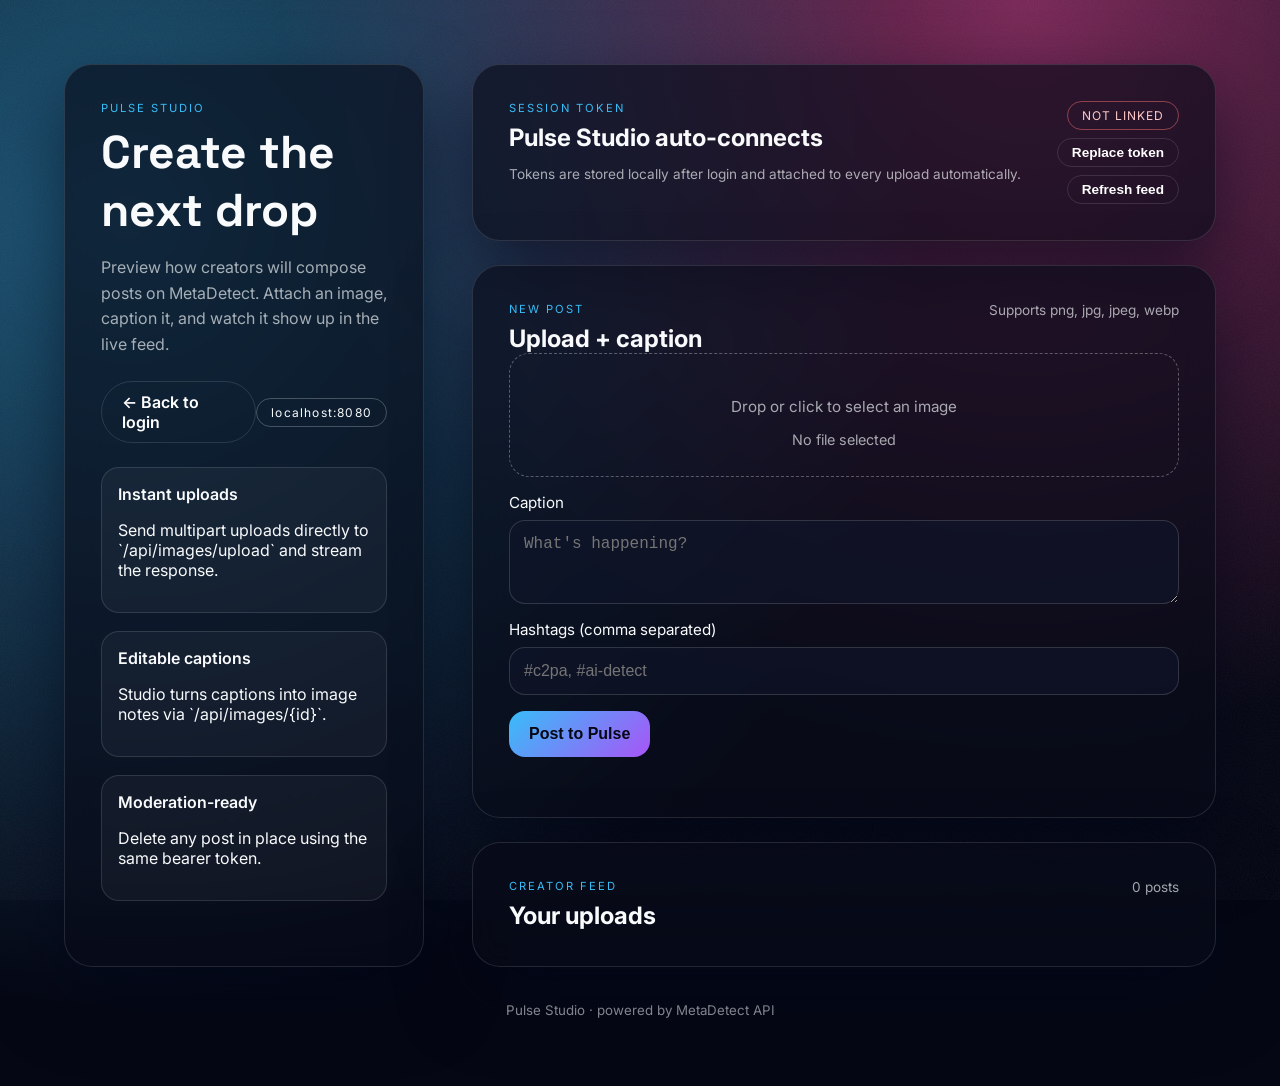
==== client/compose.html @ 1c67dc6c "feat(Init): Demo UI Setup Initi (#49)" ====
<!doctype html>
<html lang="en">
<head>
  <meta charset="utf-8">
  <meta name="viewport" content="width=device-width, initial-scale=1">
  <title>Pulse Studio | Craft a Drop</title>
  <link rel="preconnect" href="https://fonts.googleapis.com">
  <link rel="preconnect" href="https://fonts.gstatic.com" crossorigin>
  <link href="https://fonts.googleapis.com/css2?family=Inter:wght@400;500;600;700&family=Space+Grotesk:wght@500;600&display=swap" rel="stylesheet">
  <link rel="stylesheet" href="./compose.css">
  <script defer src="./config.js"></script>
  <script defer src="./compose.js"></script>
</head>
<body>
  <div class="gradient-glow"></div>
  <main class="canvas">
    <section class="story">
      <header>
        <p class="eyebrow">Pulse Studio</p>
        <h1>Create the next drop</h1>
        <p class="lede">Preview how creators will compose posts on MetaDetect. Attach an image, caption it, and watch it show up in the live feed.</p>
      </header>
      <div class="story-actions">
        <a class="ghost" href="./index.html">← Back to login</a>
        <div class="instance-pill" id="instance-label"></div>
      </div>
      <ul class="highlights">
        <li>
          <span>Instant uploads</span>
          <p>Send multipart uploads directly to `/api/images/upload` and stream the response.</p>
        </li>
        <li>
          <span>Editable captions</span>
          <p>Studio turns captions into image notes via `/api/images/{id}`.</p>
        </li>
        <li>
          <span>Moderation-ready</span>
          <p>Delete any post in place using the same bearer token.</p>
        </li>
      </ul>
    </section>

    <section class="workbench">
      <div class="panel">
        <div class="panel-header">
          <div>
            <p class="eyebrow">Session token</p>
            <h2>Pulse Studio auto-connects</h2>
            <p class="hint">Tokens are stored locally after login and attached to every upload automatically.</p>
          </div>
          <div class="token-status">
            <span class="token-badge" id="token-badge">Not linked</span>
            <button id="edit-token" type="button" class="ghost ghost-compact">Replace token</button>
            <button id="refresh-feed" type="button" class="ghost ghost-compact">Refresh feed</button>
          </div>
        </div>
        <div class="token-edit hidden" id="token-edit">
          <label>
            Use a different token
            <textarea id="token-input" placeholder="Paste access token" spellcheck="false"></textarea>
          </label>
          <div class="token-edit-actions">
            <button id="save-token" type="button" class="primary">Save token</button>
            <button id="cancel-token" type="button" class="ghost ghost-compact">Cancel</button>
          </div>
        </div>
      </div>

      <div class="panel">
        <div class="panel-header">
          <div>
            <p class="eyebrow">New post</p>
            <h2>Upload + caption</h2>
          </div>
          <span class="hint">Supports png, jpg, jpeg, webp</span>
        </div>
        <form id="upload-form">
          <label class="media-picker">
            <input id="file-input" type="file" accept="image/*" hidden>
            <div class="media-drop">
              <p>Drop or click to select an image</p>
              <span id="file-name">No file selected</span>
            </div>
          </label>
          <label>
            Caption
            <textarea id="caption-input" rows="3" placeholder="What's happening?" maxlength="240"></textarea>
          </label>
          <label>
            Hashtags (comma separated)
            <input id="labels-input" type="text" placeholder="#c2pa, #ai-detect" />
          </label>
          <button type="submit" class="primary">Post to Pulse</button>
        </form>
        <div class="status" id="status" role="status"></div>
      </div>

      <div class="panel feed-panel">
        <div class="panel-header">
          <div>
            <p class="eyebrow">Creator feed</p>
            <h2>Your uploads</h2>
          </div>
          <span class="hint" id="feed-count">0 posts</span>
        </div>
        <div id="feed-grid" class="feed-grid"></div>
      </div>
    </section>
  </main>
  <footer>
    <small>Pulse Studio · powered by MetaDetect API</small>
  </footer>
</body>
</html>
---- client/compose.css ----
:root {
  color-scheme: dark;
  font-family: 'Inter', system-ui, -apple-system, BlinkMacSystemFont, 'Segoe UI', sans-serif;
  background-color: #050714;
  color: #f8fafc;
  --purple: #a855f7;
  --pink: #ec4899;
  --sky: #38bdf8;
  --panel: rgba(9, 11, 25, 0.65);
  --border: rgba(255, 255, 255, 0.12);
  --border-strong: rgba(255, 255, 255, 0.24);
  --muted: rgba(248, 250, 252, 0.65);
}

* {
  box-sizing: border-box;
}

body {
  margin: 0;
  min-height: 100vh;
  background: radial-gradient(circle at 10% 20%, rgba(56, 189, 248, 0.45), transparent 55%),
    radial-gradient(circle at 80% 0%, rgba(236, 72, 153, 0.5), transparent 50%),
    #050714;
  padding: clamp(16px, 5vw, 64px);
  display: flex;
  flex-direction: column;
  align-items: center;
}

.gradient-glow {
  position: fixed;
  inset: 0;
  background-image: url('data:image/svg+xml,%3Csvg xmlns="http://www.w3.org/2000/svg" width="1600" height="1600" viewBox="0 0 1600 1600"%3E%3Cfilter id="n" x="0" y="0" width="1" height="1"%3E%3CfeTurbulence baseFrequency="0.75" numOctaves="2" seed="4" type="fractalNoise"/%3E%3C/filter%3E%3Crect width="1600" height="1600" filter="url(%23n)" opacity="0.07"/%3E%3C/svg%3E');
  opacity: 0.9;
  pointer-events: none;
  z-index: 0;
}

.canvas {
  z-index: 1;
  width: min(1400px, 100%);
  display: grid;
  grid-template-columns: minmax(280px, 360px) 1fr;
  gap: clamp(24px, 5vw, 48px);
}

.story,
.workbench .panel {
  background: var(--panel);
  backdrop-filter: blur(16px);
  border-radius: 28px;
  padding: clamp(20px, 3vw, 36px);
  border: 1px solid var(--border);
  box-shadow: 0 30px 70px rgba(2, 6, 23, 0.6);
}

.story header h1 {
  font-family: 'Space Grotesk', 'Inter', sans-serif;
  margin: 0 0 12px;
  font-size: clamp(32px, 5vw, 46px);
}

.story header .lede {
  color: var(--muted);
  line-height: 1.6;
}

.eyebrow {
  text-transform: uppercase;
  letter-spacing: 0.18em;
  font-size: 0.7rem;
  color: var(--sky);
  margin: 0 0 8px;
}

.story-actions {
  display: flex;
  justify-content: space-between;
  align-items: center;
  margin: 24px 0;
}

.instance-pill {
  border: 1px solid var(--border-strong);
  padding: 6px 14px;
  border-radius: 999px;
  font-size: 0.75rem;
  letter-spacing: 0.1em;
}

.ghost {
  border: 1px solid var(--border);
  background: transparent;
  color: #fff;
  border-radius: 999px;
  padding: 10px 20px;
  font-weight: 600;
  cursor: pointer;
  text-decoration: none;
}

.highlights {
  list-style: none;
  padding: 0;
  margin: 0;
  display: flex;
  flex-direction: column;
  gap: 18px;
}

.highlights li {
  padding: 16px;
  border-radius: 18px;
  border: 1px solid var(--border);
  background: rgba(255, 255, 255, 0.04);
}

.highlights span {
  font-weight: 600;
  display: block;
  margin-bottom: 6px;
}

.workbench {
  display: flex;
  flex-direction: column;
  gap: 24px;
}

.panel-header {
  display: flex;
  justify-content: space-between;
  align-items: flex-start;
  gap: 16px;
}

.panel-header h2 {
  margin: 0;
}

.token-status {
  display: flex;
  flex-direction: column;
  align-items: flex-end;
  gap: 8px;
}

.token-badge {
  padding: 6px 14px;
  border-radius: 999px;
  border: 1px solid rgba(255, 255, 255, 0.3);
  font-size: 0.75rem;
  letter-spacing: 0.08em;
  text-transform: uppercase;
}

.token-badge.on {
  border-color: rgba(74, 222, 128, 0.5);
  color: #bbf7d0;
}

.token-badge.off {
  border-color: rgba(248, 113, 113, 0.5);
  color: #fecaca;
}

.ghost-compact {
  padding: 6px 14px;
  font-size: 0.85rem;
}

.token-edit {
  margin-top: 16px;
  border-top: 1px solid rgba(255, 255, 255, 0.1);
  padding-top: 16px;
}

.token-edit.hidden {
  display: none;
}

.token-edit textarea {
  width: 100%;
  min-height: 120px;
  border-radius: 18px;
  border: 1px solid var(--border);
  background: rgba(15, 23, 42, 0.6);
  color: #fff;
  padding: 16px;
  font-family: 'JetBrains Mono', 'SFMono-Regular', Consolas, monospace;
  font-size: 0.85rem;
}

.token-edit textarea.error {
  border-color: #f87171;
}

.token-edit-actions {
  display: flex;
  gap: 12px;
  justify-content: flex-end;
}

.hint {
  font-size: 0.85rem;
  color: var(--muted);
}

.media-picker {
  display: block;
}

.media-drop {
  border: 1.5px dashed rgba(255, 255, 255, 0.3);
  border-radius: 20px;
  padding: 28px;
  text-align: center;
  color: var(--muted);
  cursor: pointer;
}

.media-drop:hover {
  border-color: var(--sky);
  color: #fff;
}

.media-drop span {
  display: block;
  margin-top: 8px;
  font-size: 0.9rem;
}

label {
  display: flex;
  flex-direction: column;
  gap: 8px;
  margin-bottom: 16px;
  font-size: 0.95rem;
}

textarea,
input[type="text"] {
  border-radius: 16px;
  border: 1px solid rgba(255, 255, 255, 0.15);
  background: rgba(15, 23, 42, 0.6);
  color: #fff;
  padding: 14px;
  font-size: 1rem;
}

textarea:focus,
input[type="text"]:focus {
  outline: 2px solid rgba(168, 85, 247, 0.7);
}

button.primary {
  border: none;
  border-radius: 16px;
  padding: 14px 20px;
  font-size: 1rem;
  font-weight: 600;
  cursor: pointer;
  background: linear-gradient(135deg, var(--sky), var(--purple));
  color: #050714;
  transition: transform 0.15s ease;
}

button.primary:disabled {
  opacity: 0.6;
  cursor: progress;
}

button.primary:not(:disabled):hover {
  transform: translateY(-1px);
}

.status {
  min-height: 24px;
  font-size: 0.95rem;
  color: var(--muted);
}

.status.success {
  color: #bef264;
}

.status.error {
  color: #fda4af;
}

.feed-grid {
  display: grid;
  grid-template-columns: repeat(auto-fit, minmax(220px, 1fr));
  gap: 16px;
}

.post-card {
  border: 1px solid var(--border);
  border-radius: 24px;
  overflow: hidden;
  background: rgba(15, 23, 42, 0.7);
  display: flex;
  flex-direction: column;
}

.post-media {
  position: relative;
  padding-top: 70%;
  background: rgba(15, 23, 42, 0.9);
}

.post-media img {
  position: absolute;
  inset: 0;
  width: 100%;
  height: 100%;
  object-fit: cover;
}

.post-body {
  padding: 16px;
  display: flex;
  flex-direction: column;
  gap: 8px;
}

.post-body .timestamp {
  font-size: 0.8rem;
  color: var(--muted);
  text-transform: uppercase;
  letter-spacing: 0.15em;
}

.post-body .caption {
  margin: 0;
  font-weight: 500;
}

.labels {
  display: flex;
  flex-wrap: wrap;
  gap: 6px;
}

.labels span {
  padding: 4px 10px;
  border-radius: 999px;
  border: 1px solid rgba(255, 255, 255, 0.2);
  font-size: 0.75rem;
}

.post-actions {
  display: flex;
  justify-content: flex-end;
}

.delete-btn {
  border: 1px solid rgba(248, 113, 113, 0.6);
  background: transparent;
  color: #fecaca;
  border-radius: 999px;
  padding: 6px 14px;
  cursor: pointer;
}

footer {
  margin-top: 32px;
  color: var(--muted);
}

@media (max-width: 960px) {
  .canvas {
    grid-template-columns: 1fr;
  }

  .story-actions {
    flex-direction: column;
    gap: 12px;
    align-items: flex-start;
  }
}
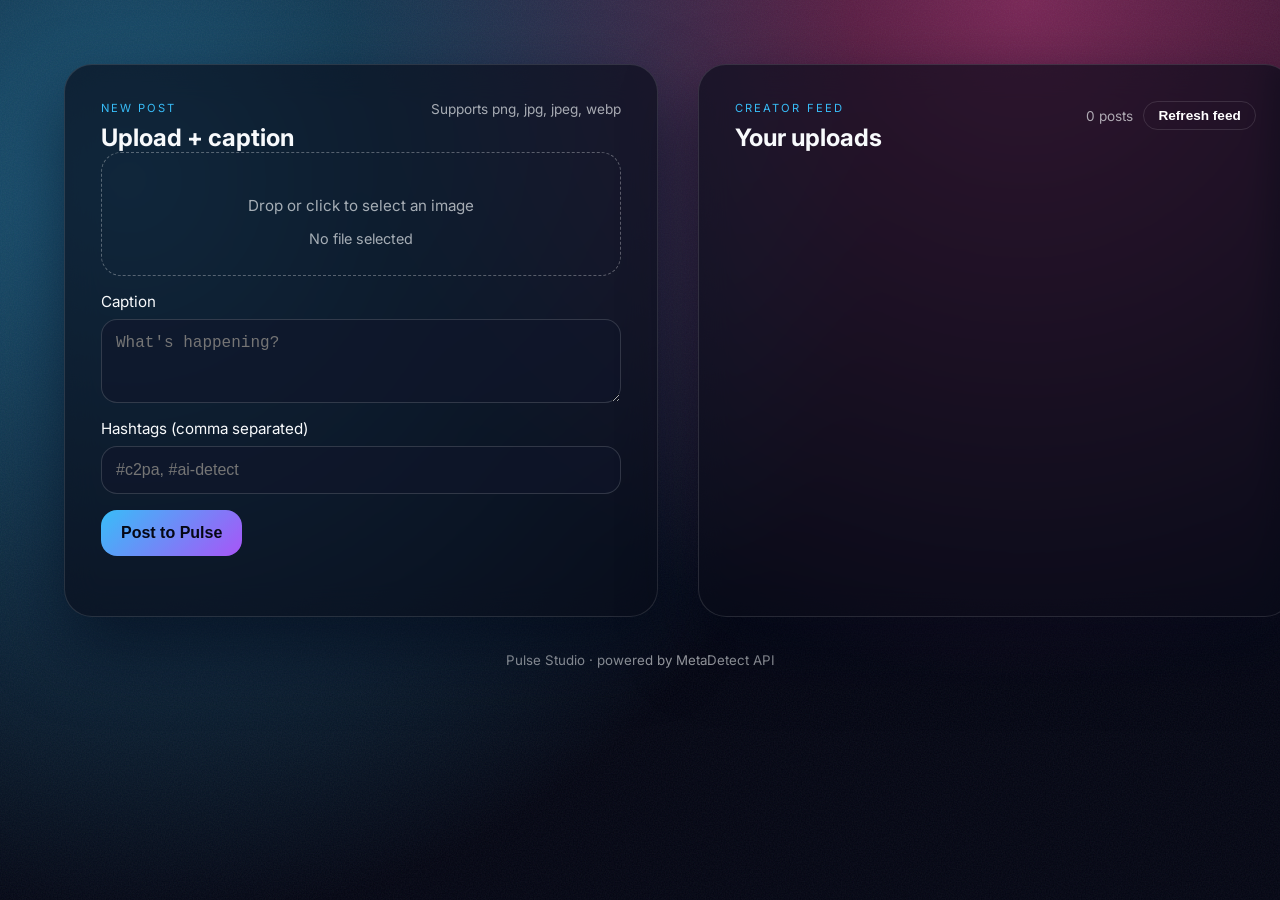
==== commit 180ff8f0: "test(API) wrote controller test after making changes for pooler connection (#49)" ====
--- a/client/compose.html
+++ b/client/compose.html
@@ -14,58 +14,7 @@
 <body>
   <div class="gradient-glow"></div>
   <main class="canvas">
-    <section class="story">
-      <header>
-        <p class="eyebrow">Pulse Studio</p>
-        <h1>Create the next drop</h1>
-        <p class="lede">Preview how creators will compose posts on MetaDetect. Attach an image, caption it, and watch it show up in the live feed.</p>
-      </header>
-      <div class="story-actions">
-        <a class="ghost" href="./index.html">← Back to login</a>
-        <div class="instance-pill" id="instance-label"></div>
-      </div>
-      <ul class="highlights">
-        <li>
-          <span>Instant uploads</span>
-          <p>Send multipart uploads directly to `/api/images/upload` and stream the response.</p>
-        </li>
-        <li>
-          <span>Editable captions</span>
-          <p>Studio turns captions into image notes via `/api/images/{id}`.</p>
-        </li>
-        <li>
-          <span>Moderation-ready</span>
-          <p>Delete any post in place using the same bearer token.</p>
-        </li>
-      </ul>
-    </section>
-
     <section class="workbench">
-      <div class="panel">
-        <div class="panel-header">
-          <div>
-            <p class="eyebrow">Session token</p>
-            <h2>Pulse Studio auto-connects</h2>
-            <p class="hint">Tokens are stored locally after login and attached to every upload automatically.</p>
-          </div>
-          <div class="token-status">
-            <span class="token-badge" id="token-badge">Not linked</span>
-            <button id="edit-token" type="button" class="ghost ghost-compact">Replace token</button>
-            <button id="refresh-feed" type="button" class="ghost ghost-compact">Refresh feed</button>
-          </div>
-        </div>
-        <div class="token-edit hidden" id="token-edit">
-          <label>
-            Use a different token
-            <textarea id="token-input" placeholder="Paste access token" spellcheck="false"></textarea>
-          </label>
-          <div class="token-edit-actions">
-            <button id="save-token" type="button" class="primary">Save token</button>
-            <button id="cancel-token" type="button" class="ghost ghost-compact">Cancel</button>
-          </div>
-        </div>
-      </div>
-
       <div class="panel">
         <div class="panel-header">
           <div>
@@ -101,7 +50,10 @@
             <p class="eyebrow">Creator feed</p>
             <h2>Your uploads</h2>
           </div>
-          <span class="hint" id="feed-count">0 posts</span>
+          <div class="feed-actions">
+            <span class="hint" id="feed-count">0 posts</span>
+            <button id="refresh-feed" type="button" class="ghost ghost-compact">Refresh feed</button>
+          </div>
         </div>
         <div id="feed-grid" class="feed-grid"></div>
       </div>
--- a/client/compose.css
+++ b/client/compose.css
@@ -37,15 +37,16 @@
   z-index: 0;
 }
 
+
 .canvas {
   z-index: 1;
-  width: min(1400px, 100%);
-  display: grid;
-  grid-template-columns: minmax(280px, 360px) 1fr;
-  gap: clamp(24px, 5vw, 48px);
-}
-
-.story,
+  width: min(1400px, 96vw);
+  margin: 0 auto;
+  display: flex;
+  flex-direction: column;
+  gap: clamp(24px, 5vw, 40px);
+}
+
 .workbench .panel {
   background: var(--panel);
   backdrop-filter: blur(16px);
@@ -55,17 +56,6 @@
   box-shadow: 0 30px 70px rgba(2, 6, 23, 0.6);
 }
 
-.story header h1 {
-  font-family: 'Space Grotesk', 'Inter', sans-serif;
-  margin: 0 0 12px;
-  font-size: clamp(32px, 5vw, 46px);
-}
-
-.story header .lede {
-  color: var(--muted);
-  line-height: 1.6;
-}
-
 .eyebrow {
   text-transform: uppercase;
   letter-spacing: 0.18em;
@@ -74,20 +64,7 @@
   margin: 0 0 8px;
 }
 
-.story-actions {
-  display: flex;
-  justify-content: space-between;
-  align-items: center;
-  margin: 24px 0;
-}
-
-.instance-pill {
-  border: 1px solid var(--border-strong);
-  padding: 6px 14px;
-  border-radius: 999px;
-  font-size: 0.75rem;
-  letter-spacing: 0.1em;
-}
+
 
 .ghost {
   border: 1px solid var(--border);
@@ -100,32 +77,21 @@
   text-decoration: none;
 }
 
-.highlights {
-  list-style: none;
-  padding: 0;
-  margin: 0;
-  display: flex;
-  flex-direction: column;
-  gap: 18px;
-}
-
-.highlights li {
-  padding: 16px;
-  border-radius: 18px;
-  border: 1px solid var(--border);
-  background: rgba(255, 255, 255, 0.04);
-}
-
-.highlights span {
-  font-weight: 600;
-  display: block;
-  margin-bottom: 6px;
-}
-
+.ghost-compact {
+  padding: 6px 14px;
+  font-size: 0.85rem;
+}
 .workbench {
-  display: flex;
-  flex-direction: column;
-  gap: 24px;
+  display: grid;
+  grid-template-columns: repeat(auto-fit, minmax(420px, 1fr));
+  gap: clamp(24px, 4vw, 40px);
+  width: 100%;
+}
+
+.feed-panel {
+  display: flex;
+  flex-direction: column;
+  min-height: 400px;
 }
 
 .panel-header {
@@ -139,67 +105,10 @@
   margin: 0;
 }
 
-.token-status {
-  display: flex;
-  flex-direction: column;
-  align-items: flex-end;
-  gap: 8px;
-}
-
-.token-badge {
-  padding: 6px 14px;
-  border-radius: 999px;
-  border: 1px solid rgba(255, 255, 255, 0.3);
-  font-size: 0.75rem;
-  letter-spacing: 0.08em;
-  text-transform: uppercase;
-}
-
-.token-badge.on {
-  border-color: rgba(74, 222, 128, 0.5);
-  color: #bbf7d0;
-}
-
-.token-badge.off {
-  border-color: rgba(248, 113, 113, 0.5);
-  color: #fecaca;
-}
-
-.ghost-compact {
-  padding: 6px 14px;
-  font-size: 0.85rem;
-}
-
-.token-edit {
-  margin-top: 16px;
-  border-top: 1px solid rgba(255, 255, 255, 0.1);
-  padding-top: 16px;
-}
-
-.token-edit.hidden {
-  display: none;
-}
-
-.token-edit textarea {
-  width: 100%;
-  min-height: 120px;
-  border-radius: 18px;
-  border: 1px solid var(--border);
-  background: rgba(15, 23, 42, 0.6);
-  color: #fff;
-  padding: 16px;
-  font-family: 'JetBrains Mono', 'SFMono-Regular', Consolas, monospace;
-  font-size: 0.85rem;
-}
-
-.token-edit textarea.error {
-  border-color: #f87171;
-}
-
-.token-edit-actions {
-  display: flex;
-  gap: 12px;
-  justify-content: flex-end;
+.feed-actions {
+  display: flex;
+  align-items: center;
+  gap: 10px;
 }
 
 .hint {
@@ -291,8 +200,10 @@
 
 .feed-grid {
   display: grid;
-  grid-template-columns: repeat(auto-fit, minmax(220px, 1fr));
-  gap: 16px;
+  grid-template-columns: repeat(auto-fit, minmax(260px, 1fr));
+  gap: 20px;
+  margin-top: 20px;
+  flex: 1;
 }
 
 .post-card {
@@ -316,6 +227,20 @@
   width: 100%;
   height: 100%;
   object-fit: cover;
+}
+
+.ai-banner {
+  position: absolute;
+  top: 14px;
+  left: 14px;
+  padding: 6px 12px;
+  border-radius: 999px;
+  font-size: 0.75rem;
+  letter-spacing: 0.08em;
+  text-transform: uppercase;
+  color: #0f172a;
+  background: linear-gradient(135deg, rgba(244, 114, 182, 0.95), rgba(14, 165, 233, 0.95));
+  box-shadow: 0 8px 20px rgba(240, 171, 252, 0.3);
 }
 
 .post-body {
